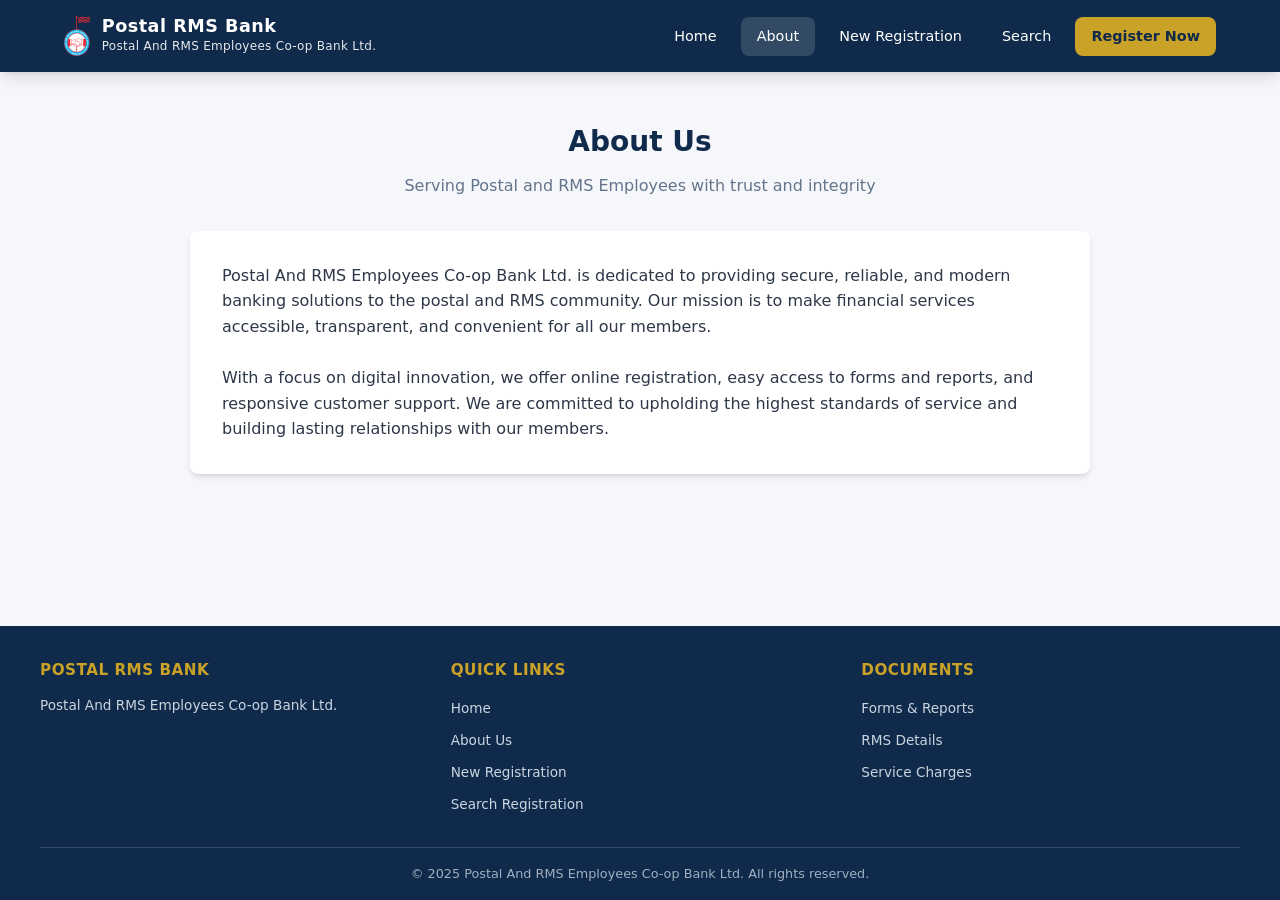
==== about.html @ 0705f890 "feat: modernize Postal RMS Bank site with responsive HTML/CSS/JS" ====
<!DOCTYPE html>
<html lang="en">
<head>
  <meta charset="UTF-8">
  <meta name="viewport" content="width=device-width, initial-scale=1.0">
  <title>About Us - Postal RMS Bank</title>
  <link rel="stylesheet" href="css/styles.css">
  <link rel="icon" type="image/png" href="assets/favicon.png">
</head>
<body>
  <header class="header">
    <div class="header-container">
      <a href="index.html" class="logo">
        <img src="assets/favicon.png" alt="Postal RMS Bank">
        <div class="logo-text">
          <span class="logo-title">Postal RMS Bank</span>
          <span class="logo-subtitle">Postal And RMS Employees Co-op Bank Ltd.</span>
        </div>
      </a>
      <button class="mobile-toggle" aria-label="Toggle menu">&#9776;</button>
      <nav class="nav">
        <a href="index.html">Home</a>
        <a href="about.html" class="active">About</a>
        <a href="registration.html">New Registration</a>
        <a href="search.html">Search</a>
        <a href="registration.html" class="btn-nav">Register Now</a>
      </nav>
    </div>
  </header>

  <main>
    <section class="section">
      <div class="container">
        <h2 class="section-title">About Us</h2>
        <p class="section-subtitle">Serving Postal and RMS Employees with trust and integrity</p>
        <div class="form-container" style="max-width:900px">
          <p>Postal And RMS Employees Co-op Bank Ltd. is dedicated to providing secure, reliable, and modern banking solutions to the postal and RMS community. Our mission is to make financial services accessible, transparent, and convenient for all our members.</p>
          <br>
          <p>With a focus on digital innovation, we offer online registration, easy access to forms and reports, and responsive customer support. We are committed to upholding the highest standards of service and building lasting relationships with our members.</p>
        </div>
      </div>
    </section>
  </main>

  <footer class="footer">
    <div class="footer-container">
      <div>
        <h4>Postal RMS Bank</h4>
        <p style="font-size:0.85rem;color:#cbd5e0">Postal And RMS Employees Co-op Bank Ltd.</p>
      </div>
      <div>
        <h4>Quick Links</h4>
        <ul>
          <li><a href="index.html">Home</a></li>
          <li><a href="about.html">About Us</a></li>
          <li><a href="registration.html">New Registration</a></li>
          <li><a href="search.html">Search Registration</a></li>
        </ul>
      </div>
      <div>
        <h4>Documents</h4>
        <ul>
          <li><a href="#documents">Forms & Reports</a></li>
          <li><a href="assets/docs/RMS.pdf" target="_blank" rel="noopener">RMS Details</a></li>
          <li><a href="assets/docs/SERVICE_CHARGES.pdf" target="_blank" rel="noopener">Service Charges</a></li>
        </ul>
      </div>
    </div>
    <div class="footer-bottom">
      &copy; 2025 Postal And RMS Employees Co-op Bank Ltd. All rights reserved.
    </div>
  </footer>
  <script src="js/main.js"></script>
</body>
</html>
---- css/styles.css ----
:root {
  --primary: #0f2a4a;
  --primary-light: #1a3f6e;
  --gold: #c9a227;
  --gold-light: #e0b840;
  --accent: #2c5282;
  --bg: #f5f7fa;
  --surface: #ffffff;
  --text: #2d3748;
  --text-muted: #64748b;
  --border: #e2e8f0;
  --error: #e53e3e;
  --success: #38a169;
  --radius: 8px;
  --shadow: 0 4px 6px -1px rgba(0, 0, 0, 0.1), 0 2px 4px -2px rgba(0, 0, 0, 0.1);
  --shadow-lg: 0 10px 15px -3px rgba(0, 0, 0, 0.1), 0 4px 6px -4px rgba(0, 0, 0, 0.1);
}

* {
  margin: 0;
  padding: 0;
  box-sizing: border-box;
}

html {
  scroll-behavior: smooth;
}

body {
  font-family: 'Segoe UI', system-ui, -apple-system, sans-serif;
  background: var(--bg);
  color: var(--text);
  line-height: 1.6;
  min-height: 100vh;
  display: flex;
  flex-direction: column;
}

/* Header */
.header {
  background: var(--primary);
  color: #fff;
  padding: 1rem 0;
  position: sticky;
  top: 0;
  z-index: 1000;
  box-shadow: var(--shadow-lg);
}

.header-container {
  max-width: 1200px;
  margin: 0 auto;
  padding: 0 1.5rem;
  display: flex;
  justify-content: space-between;
  align-items: center;
}

.logo {
  display: flex;
  align-items: center;
  gap: 0.75rem;
  text-decoration: none;
  color: #fff;
}

.logo img {
  height: 40px;
  width: auto;
}

.logo-text {
  display: flex;
  flex-direction: column;
}

.logo-title {
  font-size: 1.1rem;
  font-weight: 700;
  letter-spacing: 0.5px;
  line-height: 1.2;
}

.logo-subtitle {
  font-size: 0.75rem;
  opacity: 0.9;
  letter-spacing: 0.3px;
}

.nav {
  display: flex;
  gap: 0.5rem;
  align-items: center;
}

.nav a {
  color: #fff;
  text-decoration: none;
  padding: 0.5rem 1rem;
  border-radius: var(--radius);
  transition: background 0.2s;
  font-size: 0.9rem;
  font-weight: 500;
}

.nav a:hover,
.nav a.active {
  background: rgba(255, 255, 255, 0.15);
}

.nav .btn-nav {
  background: var(--gold);
  color: var(--primary);
  font-weight: 600;
}

.nav .btn-nav:hover {
  background: var(--gold-light);
}

.mobile-toggle {
  display: none;
  background: none;
  border: none;
  color: #fff;
  font-size: 1.5rem;
  cursor: pointer;
}

/* Hero */
.hero {
  background: linear-gradient(135deg, var(--primary) 0%, var(--primary-light) 100%);
  color: #fff;
  padding: 4rem 1.5rem;
  text-align: center;
}

.hero h1 {
  font-size: 2.5rem;
  margin-bottom: 1rem;
  font-weight: 700;
}

.hero p {
  font-size: 1.1rem;
  opacity: 0.95;
  max-width: 600px;
  margin: 0 auto 2rem;
}

.hero-buttons {
  display: flex;
  gap: 1rem;
  justify-content: center;
  flex-wrap: wrap;
}

.btn {
  display: inline-block;
  padding: 0.75rem 1.5rem;
  border-radius: var(--radius);
  text-decoration: none;
  font-weight: 600;
  transition: transform 0.2s, box-shadow 0.2s;
  border: none;
  cursor: pointer;
  font-size: 0.95rem;
}

.btn:hover {
  transform: translateY(-2px);
  box-shadow: var(--shadow-lg);
}

.btn-primary {
  background: var(--gold);
  color: var(--primary);
}

.btn-secondary {
  background: transparent;
  color: #fff;
  border: 2px solid #fff;
}

.btn-secondary:hover {
  background: rgba(255, 255, 255, 0.1);
}

/* Sections */
.section {
  padding: 3rem 1.5rem;
}

.section-alt {
  background: var(--surface);
}

.container {
  max-width: 1200px;
  margin: 0 auto;
}

.section-title {
  text-align: center;
  font-size: 1.75rem;
  margin-bottom: 0.5rem;
  color: var(--primary);
}

.section-subtitle {
  text-align: center;
  color: var(--text-muted);
  margin-bottom: 2rem;
}

/* Cards */
.card-grid {
  display: grid;
  grid-template-columns: repeat(auto-fit, minmax(280px, 1fr));
  gap: 1.5rem;
}

.card {
  background: var(--surface);
  border-radius: var(--radius);
  padding: 1.5rem;
  box-shadow: var(--shadow);
  transition: transform 0.2s, box-shadow 0.2s;
  border: 1px solid var(--border);
}

.card:hover {
  transform: translateY(-4px);
  box-shadow: var(--shadow-lg);
}

.card-icon {
  width: 48px;
  height: 48px;
  background: var(--primary);
  color: #fff;
  border-radius: var(--radius);
  display: flex;
  align-items: center;
  justify-content: center;
  font-size: 1.5rem;
  margin-bottom: 1rem;
}

.card h3 {
  color: var(--primary);
  margin-bottom: 0.5rem;
  font-size: 1.1rem;
}

.card p {
  color: var(--text-muted);
  font-size: 0.9rem;
}

/* Forms */
.form-container {
  max-width: 800px;
  margin: 0 auto;
  background: var(--surface);
  padding: 2rem;
  border-radius: var(--radius);
  box-shadow: var(--shadow);
}

.form-group {
  margin-bottom: 1.25rem;
}

.form-group label {
  display: block;
  margin-bottom: 0.4rem;
  font-weight: 600;
  font-size: 0.9rem;
  color: var(--text);
}

.form-group input,
.form-group select,
.form-group textarea {
  width: 100%;
  padding: 0.65rem 0.9rem;
  border: 1px solid var(--border);
  border-radius: var(--radius);
  font-size: 0.95rem;
  transition: border-color 0.2s, box-shadow 0.2s;
  font-family: inherit;
}

.form-group input:focus,
.form-group select:focus,
.form-group textarea:focus {
  outline: none;
  border-color: var(--accent);
  box-shadow: 0 0 0 3px rgba(44, 82, 130, 0.15);
}

.form-group .error-msg {
  color: var(--error);
  font-size: 0.8rem;
  margin-top: 0.25rem;
  display: none;
}

.form-group.has-error input,
.form-group.has-error select {
  border-color: var(--error);
}

.form-group.has-error .error-msg {
  display: block;
}

.form-row {
  display: grid;
  grid-template-columns: 1fr 1fr;
  gap: 1rem;
}

/* Buttons in forms */
.form-actions {
  display: flex;
  gap: 1rem;
  justify-content: center;
  margin-top: 1.5rem;
}

/* Success box */
.success-box {
  background: #f0fff4;
  border: 1px solid #9ae6b4;
  border-radius: var(--radius);
  padding: 1.5rem;
  text-align: center;
}

.success-box h2 {
  color: var(--success);
  margin-bottom: 0.5rem;
}

.success-box .reg-number {
  font-size: 1.5rem;
  font-weight: 700;
  color: var(--error);
  margin: 1rem 0;
}

/* Documents */
.doc-grid {
  display: grid;
  grid-template-columns: repeat(auto-fill, minmax(220px, 1fr));
  gap: 1rem;
}

.doc-item {
  background: var(--surface);
  border: 1px solid var(--border);
  border-radius: var(--radius);
  padding: 1rem;
  display: flex;
  align-items: center;
  gap: 0.75rem;
  text-decoration: none;
  color: var(--text);
  transition: box-shadow 0.2s;
}

.doc-item:hover {
  box-shadow: var(--shadow);
}

.doc-icon {
  font-size: 1.5rem;
}

.doc-info {
  overflow: hidden;
}

.doc-info .doc-name {
  font-weight: 600;
  font-size: 0.9rem;
  white-space: nowrap;
  overflow: hidden;
  text-overflow: ellipsis;
}

.doc-info .doc-meta {
  font-size: 0.75rem;
  color: var(--text-muted);
}

/* Footer */
.footer {
  background: var(--primary);
  color: #fff;
  padding: 2rem 1.5rem 1rem;
  margin-top: auto;
}

.footer-container {
  max-width: 1200px;
  margin: 0 auto;
  display: grid;
  grid-template-columns: repeat(auto-fit, minmax(200px, 1fr));
  gap: 2rem;
}

.footer h4 {
  margin-bottom: 0.75rem;
  color: var(--gold);
  font-size: 0.95rem;
  text-transform: uppercase;
  letter-spacing: 0.5px;
}

.footer ul {
  list-style: none;
}

.footer ul li {
  margin-bottom: 0.4rem;
}

.footer a {
  color: #cbd5e0;
  text-decoration: none;
  font-size: 0.85rem;
}

.footer a:hover {
  color: #fff;
}

.footer-bottom {
  max-width: 1200px;
  margin: 1.5rem auto 0;
  padding-top: 1rem;
  border-top: 1px solid rgba(255, 255, 255, 0.15);
  text-align: center;
  font-size: 0.8rem;
  color: #a0aec0;
}

/* Responsive */
@media (max-width: 768px) {
  .hero h1 {
    font-size: 1.75rem;
  }

  .mobile-toggle {
    display: block;
  }

  .nav {
    display: none;
    position: absolute;
    top: 100%;
    left: 0;
    right: 0;
    background: var(--primary);
    flex-direction: column;
    padding: 1rem;
    box-shadow: var(--shadow-lg);
  }

  .nav.open {
    display: flex;
  }

  .form-row {
    grid-template-columns: 1fr;
  }

  .logo-title {
    font-size: 0.95rem;
  }

  .logo-subtitle {
    font-size: 0.65rem;
  }
}

/* Utility */
.text-center {
  text-align: center;
}

.mt-2 {
  margin-top: 2rem;
}

.mb-2 {
  margin-bottom: 2rem;
}
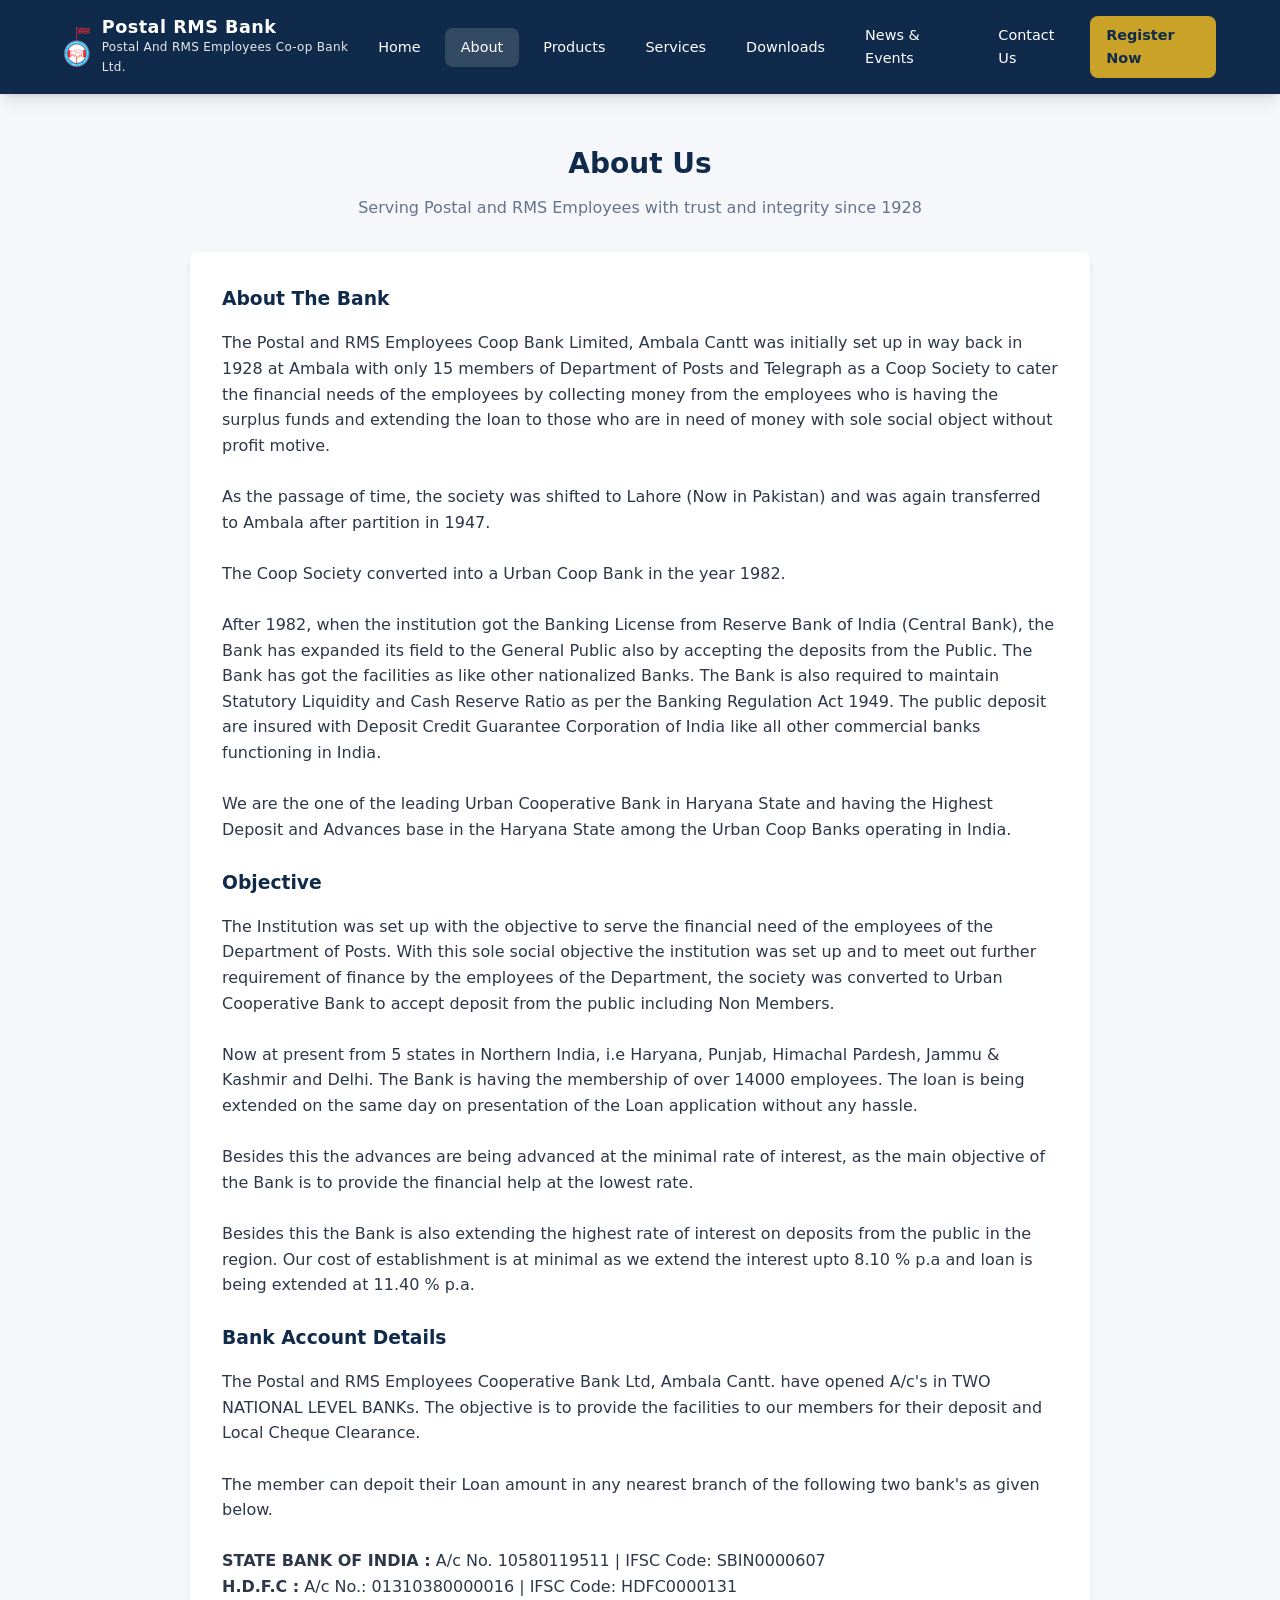
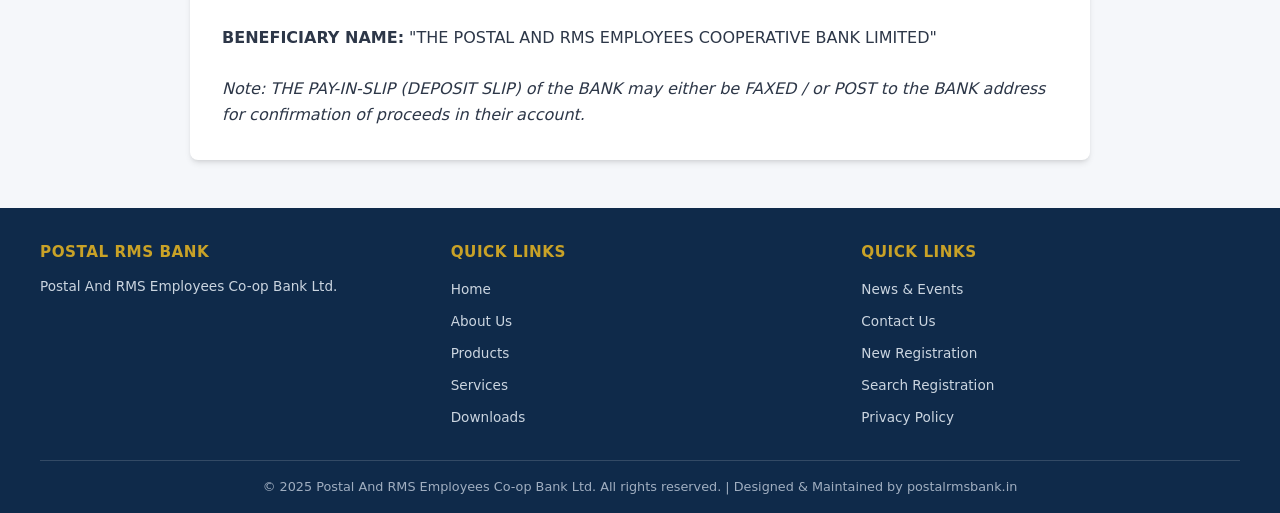
==== commit 7370b5ea: "feat: add news, products, services, downloads, contact, privacy pages and full content" ====
--- a/about.html
+++ b/about.html
@@ -21,8 +21,11 @@
       <nav class="nav">
         <a href="index.html">Home</a>
         <a href="about.html" class="active">About</a>
-        <a href="registration.html">New Registration</a>
-        <a href="search.html">Search</a>
+        <a href="products.html">Products</a>
+        <a href="services.html">Services</a>
+        <a href="downloads.html">Downloads</a>
+        <a href="news.html">News & Events</a>
+        <a href="contact.html">Contact Us</a>
         <a href="registration.html" class="btn-nav">Register Now</a>
       </nav>
     </div>
@@ -32,11 +35,39 @@
     <section class="section">
       <div class="container">
         <h2 class="section-title">About Us</h2>
-        <p class="section-subtitle">Serving Postal and RMS Employees with trust and integrity</p>
+        <p class="section-subtitle">Serving Postal and RMS Employees with trust and integrity since 1928</p>
         <div class="form-container" style="max-width:900px">
-          <p>Postal And RMS Employees Co-op Bank Ltd. is dedicated to providing secure, reliable, and modern banking solutions to the postal and RMS community. Our mission is to make financial services accessible, transparent, and convenient for all our members.</p>
+          <h3 style="color:var(--primary);margin-bottom:1rem">About The Bank</h3>
+          <p>The Postal and RMS Employees Coop Bank Limited, Ambala Cantt was initially set up in way back in 1928 at Ambala with only 15 members of Department of Posts and Telegraph as a Coop Society to cater the financial needs of the employees by collecting money from the employees who is having the surplus funds and extending the loan to those who are in need of money with sole social object without profit motive.</p>
           <br>
-          <p>With a focus on digital innovation, we offer online registration, easy access to forms and reports, and responsive customer support. We are committed to upholding the highest standards of service and building lasting relationships with our members.</p>
+          <p>As the passage of time, the society was shifted to Lahore (Now in Pakistan) and was again transferred to Ambala after partition in 1947.</p>
+          <br>
+          <p>The Coop Society converted into a Urban Coop Bank in the year 1982.</p>
+          <br>
+          <p>After 1982, when the institution got the Banking License from Reserve Bank of India (Central Bank), the Bank has expanded its field to the General Public also by accepting the deposits from the Public. The Bank has got the facilities as like other nationalized Banks. The Bank is also required to maintain Statutory Liquidity and Cash Reserve Ratio as per the Banking Regulation Act 1949. The public deposit are insured with Deposit Credit Guarantee Corporation of India like all other commercial banks functioning in India.</p>
+          <br>
+          <p>We are the one of the leading Urban Cooperative Bank in Haryana State and having the Highest Deposit and Advances base in the Haryana State among the Urban Coop Banks operating in India.</p>
+          <br>
+          <h3 style="color:var(--primary);margin-bottom:1rem">Objective</h3>
+          <p>The Institution was set up with the objective to serve the financial need of the employees of the Department of Posts. With this sole social objective the institution was set up and to meet out further requirement of finance by the employees of the Department, the society was converted to Urban Cooperative Bank to accept deposit from the public including Non Members.</p>
+          <br>
+          <p>Now at present from 5 states in Northern India, i.e Haryana, Punjab, Himachal Pardesh, Jammu & Kashmir and Delhi. The Bank is having the membership of over 14000 employees. The loan is being extended on the same day on presentation of the Loan application without any hassle.</p>
+          <br>
+          <p>Besides this the advances are being advanced at the minimal rate of interest, as the main objective of the Bank is to provide the financial help at the lowest rate.</p>
+          <br>
+          <p>Besides this the Bank is also extending the highest rate of interest on deposits from the public in the region. Our cost of establishment is at minimal as we extend the interest upto 8.10 % p.a and loan is being extended at 11.40 % p.a.</p>
+          <br>
+          <h3 style="color:var(--primary);margin-bottom:1rem">Bank Account Details</h3>
+          <p>The Postal and RMS Employees Cooperative Bank Ltd, Ambala Cantt. have opened A/c's in TWO NATIONAL LEVEL BANKs. The objective is to provide the facilities to our members for their deposit and Local Cheque Clearance.</p>
+          <br>
+          <p>The member can depoit their Loan amount in any nearest branch of the following two bank's as given below.</p>
+          <br>
+          <p><strong>STATE BANK OF INDIA :</strong> A/c No. 10580119511 | IFSC Code: SBIN0000607</p>
+          <p><strong>H.D.F.C :</strong> A/c No.: 01310380000016 | IFSC Code: HDFC0000131</p>
+          <br>
+          <p><strong>BENEFICIARY NAME:</strong> "THE POSTAL AND RMS EMPLOYEES COOPERATIVE BANK LIMITED"</p>
+          <br>
+          <p><em>Note: THE PAY-IN-SLIP (DEPOSIT SLIP) of the BANK may either be FAXED / or POST to the BANK address for confirmation of proceeds in their account.</em></p>
         </div>
       </div>
     </section>
@@ -53,21 +84,24 @@
         <ul>
           <li><a href="index.html">Home</a></li>
           <li><a href="about.html">About Us</a></li>
-          <li><a href="registration.html">New Registration</a></li>
-          <li><a href="search.html">Search Registration</a></li>
+          <li><a href="products.html">Products</a></li>
+          <li><a href="services.html">Services</a></li>
+          <li><a href="downloads.html">Downloads</a></li>
         </ul>
       </div>
       <div>
-        <h4>Documents</h4>
+        <h4>Quick Links</h4>
         <ul>
-          <li><a href="#documents">Forms & Reports</a></li>
-          <li><a href="assets/docs/RMS.pdf" target="_blank" rel="noopener">RMS Details</a></li>
-          <li><a href="assets/docs/SERVICE_CHARGES.pdf" target="_blank" rel="noopener">Service Charges</a></li>
+          <li><a href="news.html">News & Events</a></li>
+          <li><a href="contact.html">Contact Us</a></li>
+          <li><a href="registration.html">New Registration</a></li>
+          <li><a href="search.html">Search Registration</a></li>
+          <li><a href="privacy.html">Privacy Policy</a></li>
         </ul>
       </div>
     </div>
     <div class="footer-bottom">
-      &copy; 2025 Postal And RMS Employees Co-op Bank Ltd. All rights reserved.
+      &copy; 2025 Postal And RMS Employees Co-op Bank Ltd. All rights reserved. | Designed & Maintained by postalrmsbank.in
     </div>
   </footer>
   <script src="js/main.js"></script>
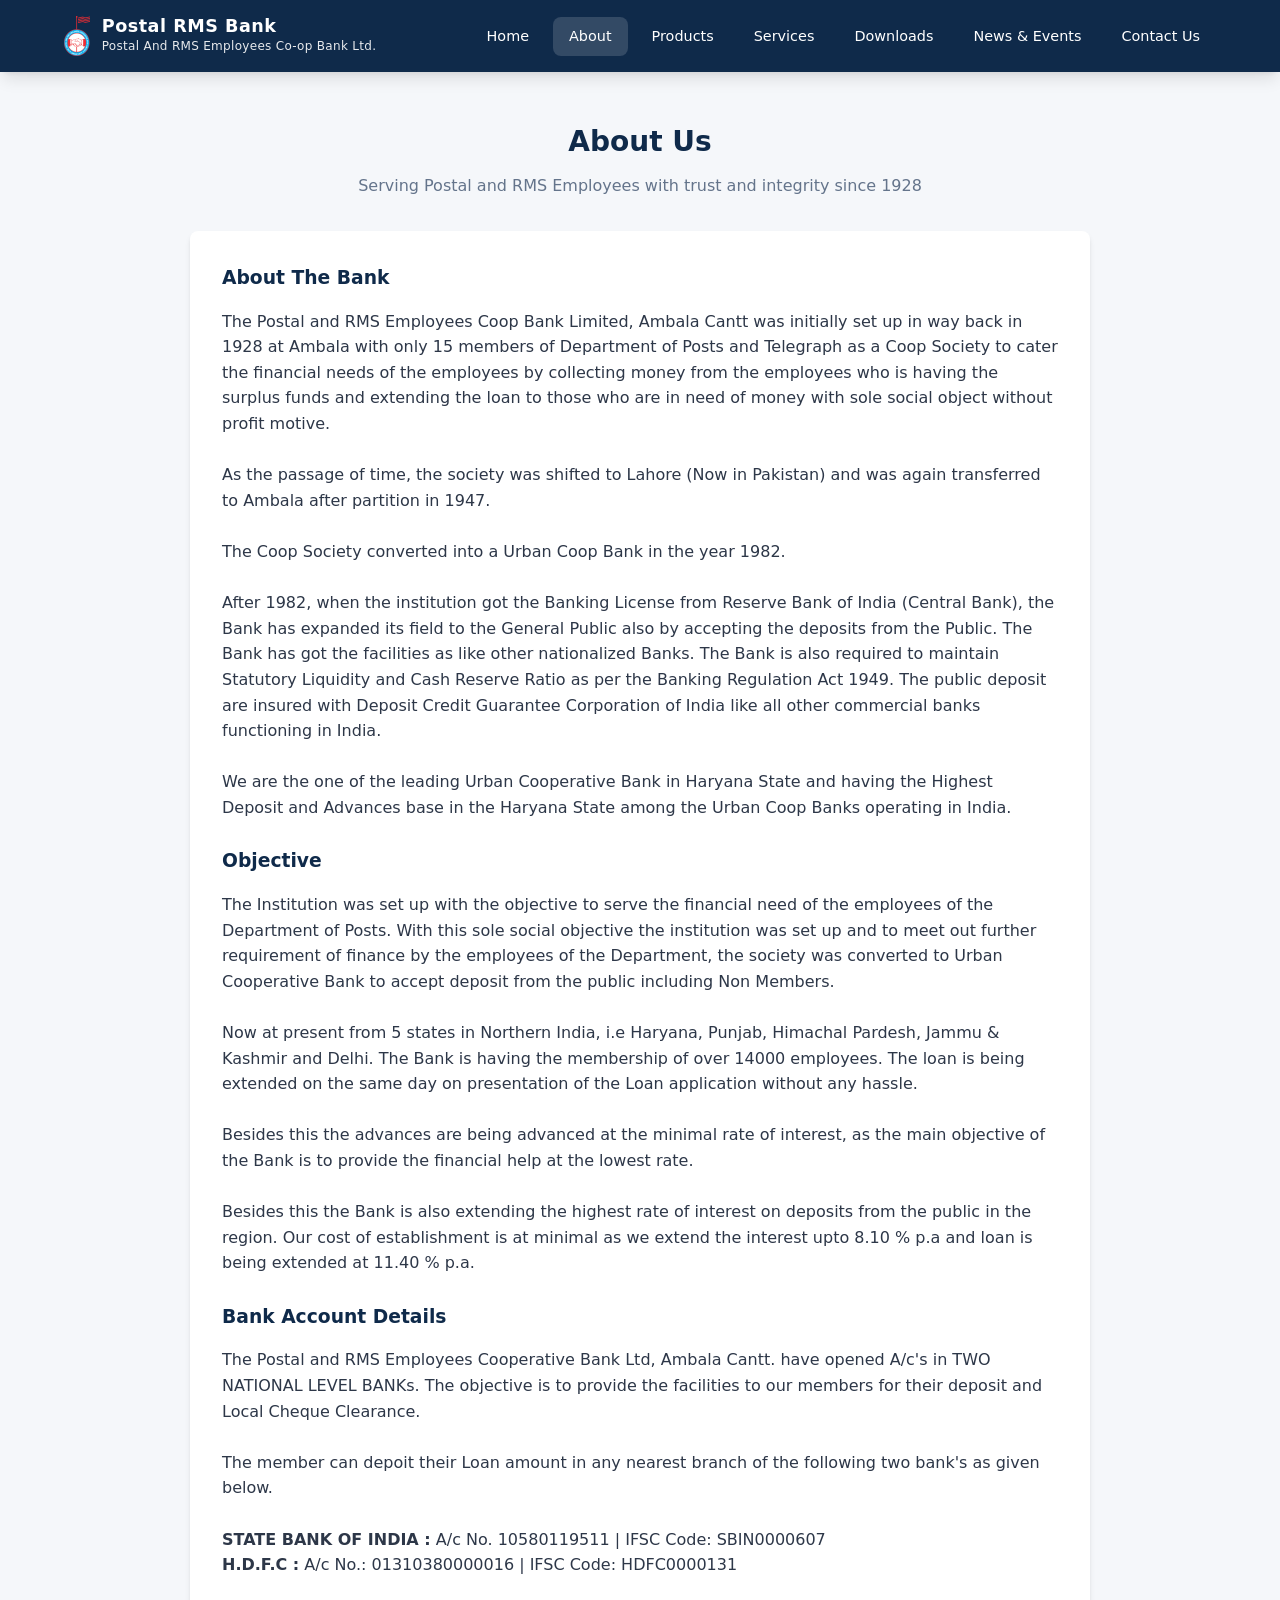
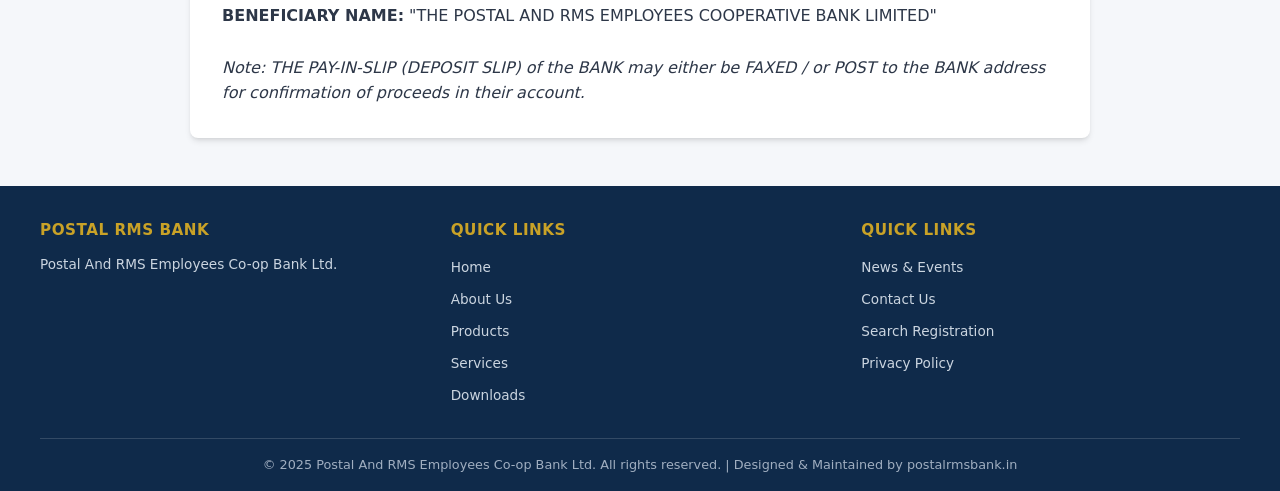
==== commit 106b261a: "feat: add photo carousel to homepage, remove registration feature, add news/products/services/downlo" ====
--- a/about.html
+++ b/about.html
@@ -26,11 +26,9 @@
         <a href="downloads.html">Downloads</a>
         <a href="news.html">News & Events</a>
         <a href="contact.html">Contact Us</a>
-        <a href="registration.html" class="btn-nav">Register Now</a>
       </nav>
     </div>
   </header>
-
   <main>
     <section class="section">
       <div class="container">
@@ -72,7 +70,6 @@
       </div>
     </section>
   </main>
-
   <footer class="footer">
     <div class="footer-container">
       <div>
@@ -94,7 +91,7 @@
         <ul>
           <li><a href="news.html">News & Events</a></li>
           <li><a href="contact.html">Contact Us</a></li>
-          <li><a href="registration.html">New Registration</a></li>
+          <li></li>
           <li><a href="search.html">Search Registration</a></li>
           <li><a href="privacy.html">Privacy Policy</a></li>
         </ul>
--- a/css/styles.css
+++ b/css/styles.css
@@ -488,6 +488,119 @@
   }
 }
 
+/* Carousel */
+.hero-carousel {
+  position: relative;
+  width: 100%;
+  height: 70vh;
+  min-height: 400px;
+  overflow: hidden;
+  background: var(--primary);
+}
+
+.carousel {
+  position: relative;
+  width: 100%;
+  height: 100%;
+}
+
+.carousel-slide {
+  position: absolute;
+  top: 0;
+  left: 0;
+  width: 100%;
+  height: 100%;
+  opacity: 0;
+  transition: opacity 0.8s ease-in-out;
+  display: flex;
+  align-items: center;
+  justify-content: center;
+}
+
+.carousel-slide.active {
+  opacity: 1;
+  z-index: 1;
+}
+
+.carousel-slide img {
+  position: absolute;
+  top: 0;
+  left: 0;
+  width: 100%;
+  height: 100%;
+  object-fit: cover;
+  filter: brightness(0.5);
+}
+
+.carousel-caption {
+  position: relative;
+  z-index: 2;
+  text-align: center;
+  color: #fff;
+  padding: 2rem;
+  max-width: 800px;
+}
+
+.carousel-caption h1 {
+  font-size: 2.5rem;
+  margin-bottom: 1rem;
+  font-weight: 700;
+  text-shadow: 2px 2px 4px rgba(0, 0, 0, 0.5);
+}
+
+.carousel-caption p {
+  font-size: 1.1rem;
+  opacity: 0.95;
+  text-shadow: 1px 1px 2px rgba(0, 0, 0, 0.5);
+}
+
+.carousel-btn {
+  position: absolute;
+  top: 50%;
+  transform: translateY(-50%);
+  background: rgba(255, 255, 255, 0.2);
+  color: #fff;
+  border: none;
+  font-size: 2rem;
+  padding: 1rem;
+  cursor: pointer;
+  z-index: 10;
+  transition: background 0.3s;
+  border-radius: var(--radius);
+}
+
+.carousel-btn:hover {
+  background: rgba(255, 255, 255, 0.4);
+}
+
+.carousel-btn.prev {
+  left: 1rem;
+}
+
+.carousel-btn.next {
+  right: 1rem;
+}
+
+@media (max-width: 768px) {
+  .hero-carousel {
+    height: 50vh;
+    min-height: 300px;
+  }
+
+  .carousel-caption h1 {
+    font-size: 1.75rem;
+  }
+
+  .carousel-caption p {
+    font-size: 0.95rem;
+  }
+
+  .carousel-btn {
+    font-size: 1.5rem;
+    padding: 0.5rem;
+  }
+}
+
 /* Utility */
 .text-center {
   text-align: center;
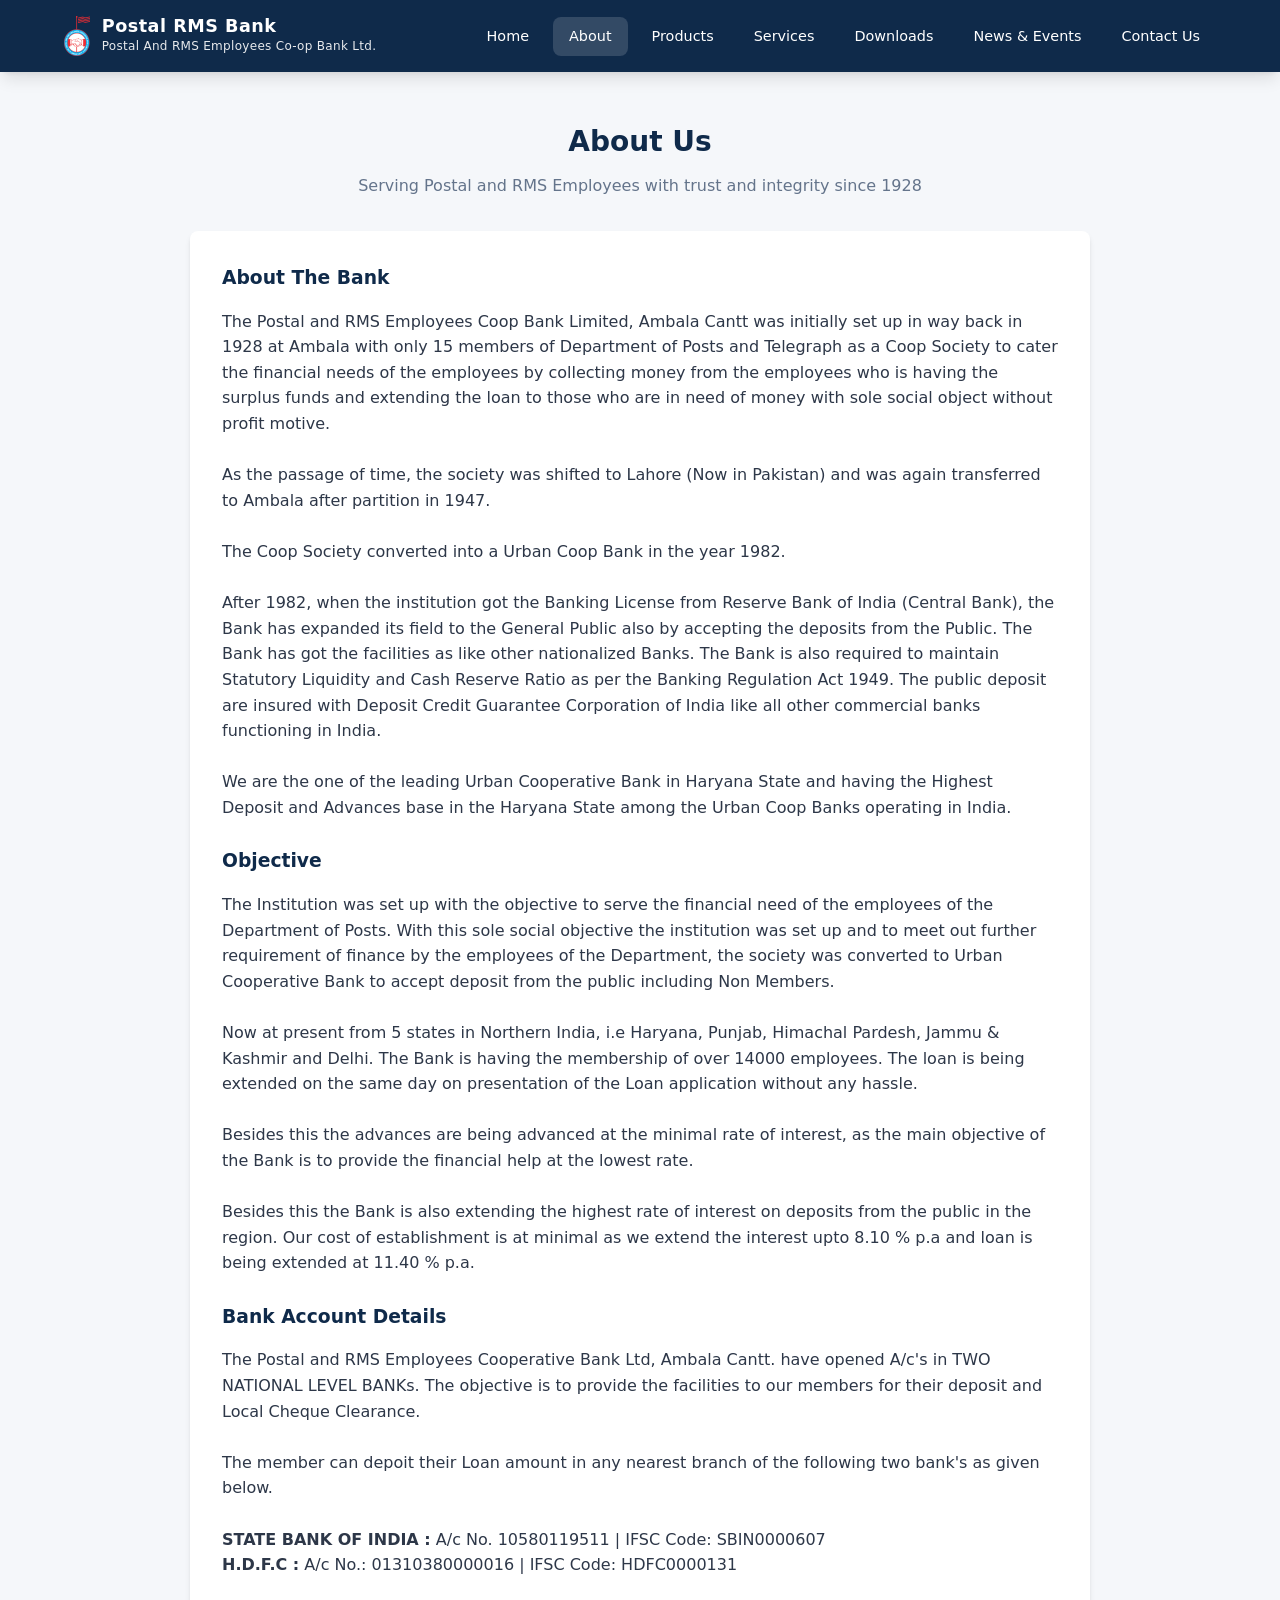
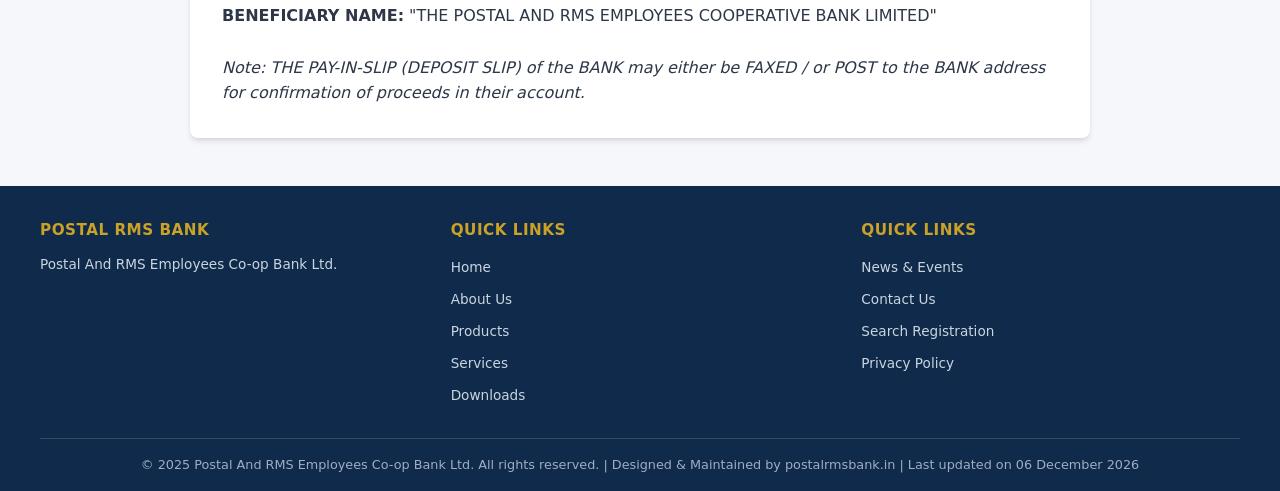
==== commit b4a4de16: "feat: add auto-updating last updated date in footer across all pages" ====
--- a/about.html
+++ b/about.html
@@ -98,7 +98,7 @@
       </div>
     </div>
     <div class="footer-bottom">
-      &copy; 2025 Postal And RMS Employees Co-op Bank Ltd. All rights reserved. | Designed & Maintained by postalrmsbank.in
+      &copy; 2025 Postal And RMS Employees Co-op Bank Ltd. All rights reserved. | Designed & Maintained by postalrmsbank.in | <span id="lastUpdated"></span>
     </div>
   </footer>
   <script src="js/main.js"></script>
--- a/css/styles.css
+++ b/css/styles.css
@@ -496,20 +496,52 @@
   min-height: 400px;
   overflow: hidden;
   background: var(--primary);
+  padding-top: 60px;
+}
+
+.carousel-welcome {
+  position: absolute;
+  top: 50%;
+  left: 50%;
+  transform: translate(-50%, -50%);
+  z-index: 20;
+  text-align: center;
+  color: #fff;
+  padding: 2rem;
+  max-width: 900px;
+  pointer-events: none;
+}
+
+.carousel-welcome h1 {
+  font-size: 2.5rem;
+  margin-bottom: 1rem;
+  font-weight: 700;
+  text-shadow: 2px 2px 4px rgba(0, 0, 0, 0.5);
+}
+
+.carousel-welcome p {
+  font-size: 1.1rem;
+  opacity: 0.95;
+  text-shadow: 1px 1px 2px rgba(0, 0, 0, 0.5);
 }
 
 .carousel {
   position: relative;
   width: 100%;
   height: 100%;
+  display: flex;
+  align-items: center;
+  justify-content: center;
 }
 
 .carousel-slide {
   position: absolute;
-  top: 0;
-  left: 0;
-  width: 100%;
-  height: 100%;
+  top: 50%;
+  left: 50%;
+  transform: translate(-50%, -50%);
+  width: 50%;
+  height: auto;
+  max-height: 70vh;
   opacity: 0;
   transition: opacity 0.8s ease-in-out;
   display: flex;
@@ -523,35 +555,11 @@
 }
 
 .carousel-slide img {
-  position: absolute;
-  top: 0;
-  left: 0;
   width: 100%;
-  height: 100%;
-  object-fit: cover;
-  filter: brightness(0.5);
-}
-
-.carousel-caption {
-  position: relative;
-  z-index: 2;
-  text-align: center;
-  color: #fff;
-  padding: 2rem;
-  max-width: 800px;
-}
-
-.carousel-caption h1 {
-  font-size: 2.5rem;
-  margin-bottom: 1rem;
-  font-weight: 700;
-  text-shadow: 2px 2px 4px rgba(0, 0, 0, 0.5);
-}
-
-.carousel-caption p {
-  font-size: 1.1rem;
-  opacity: 0.95;
-  text-shadow: 1px 1px 2px rgba(0, 0, 0, 0.5);
+  height: auto;
+  max-height: 70vh;
+  object-fit: contain;
+  filter: brightness(0.45);
 }
 
 .carousel-btn {
@@ -585,13 +593,18 @@
   .hero-carousel {
     height: 50vh;
     min-height: 300px;
-  }
-
-  .carousel-caption h1 {
+    padding-top: 50px;
+  }
+
+  .carousel-slide {
+    width: 90%;
+  }
+
+  .carousel-welcome h1 {
     font-size: 1.75rem;
   }
 
-  .carousel-caption p {
+  .carousel-welcome p {
     font-size: 0.95rem;
   }
 
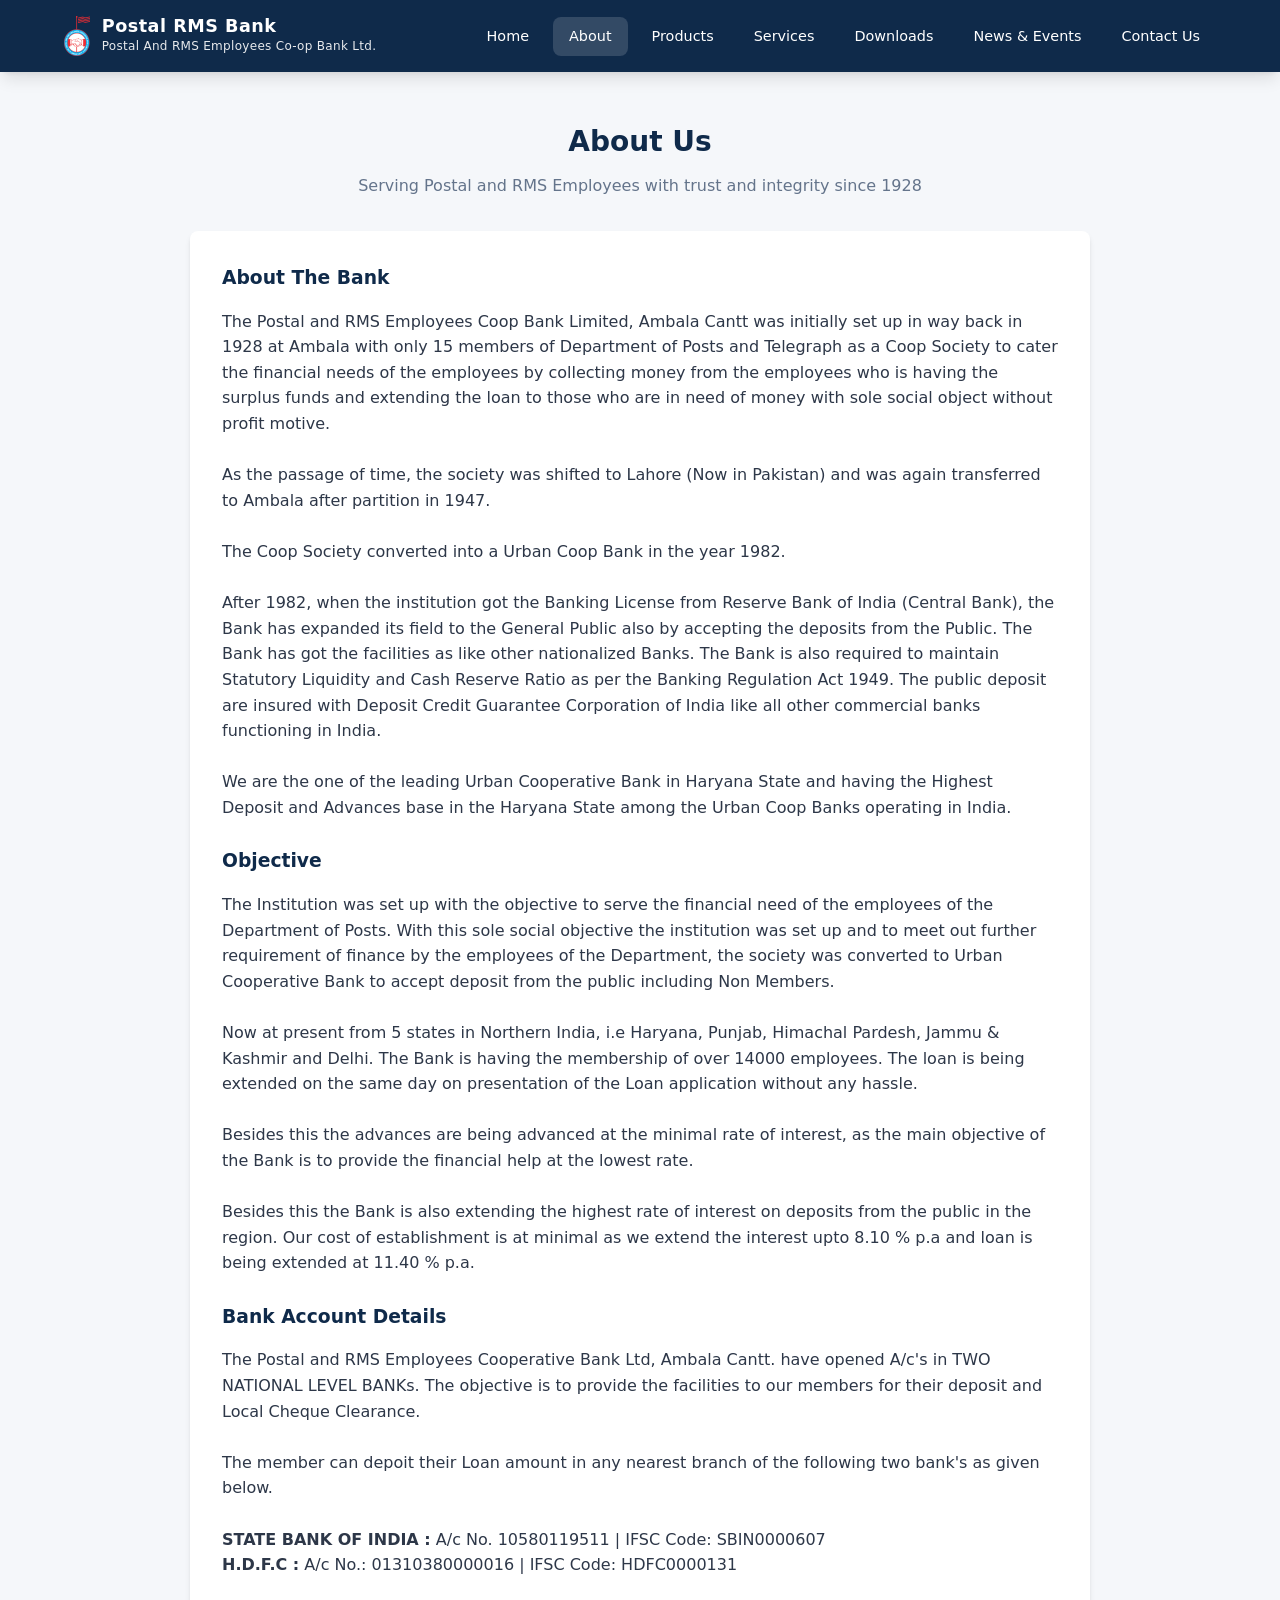
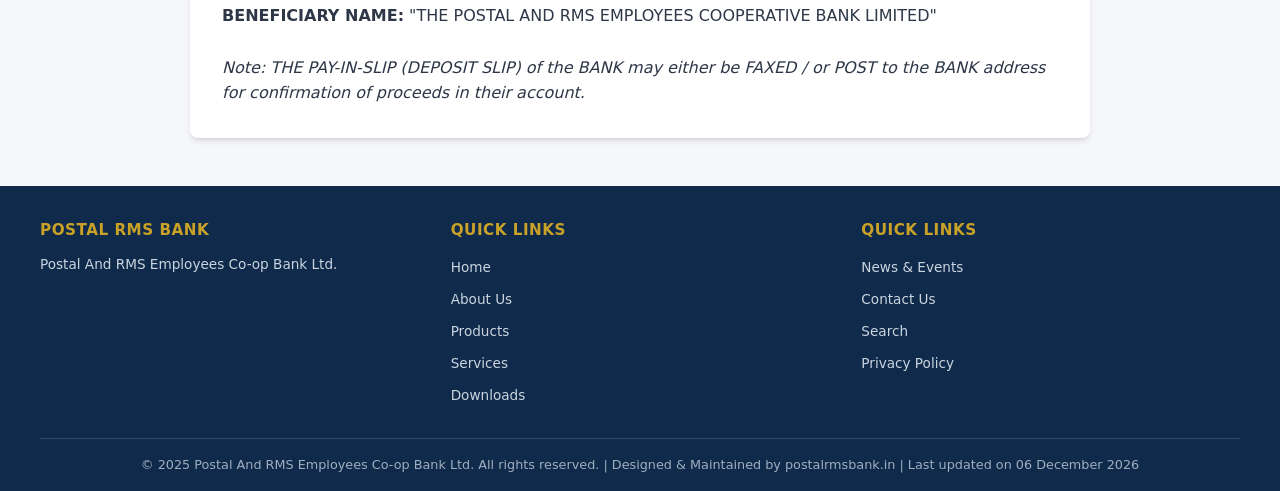
==== commit 5defa695: "fix: clean up nav/footer text, remove registration remnants, fix empty elements" ====
--- a/about.html
+++ b/about.html
@@ -91,8 +91,8 @@
         <ul>
           <li><a href="news.html">News & Events</a></li>
           <li><a href="contact.html">Contact Us</a></li>
-          <li></li>
-          <li><a href="search.html">Search Registration</a></li>
+          
+          <li><a href="search.html">Search</a></li>
           <li><a href="privacy.html">Privacy Policy</a></li>
         </ul>
       </div>
@@ -104,3 +104,4 @@
   <script src="js/main.js"></script>
 </body>
 </html>
+
